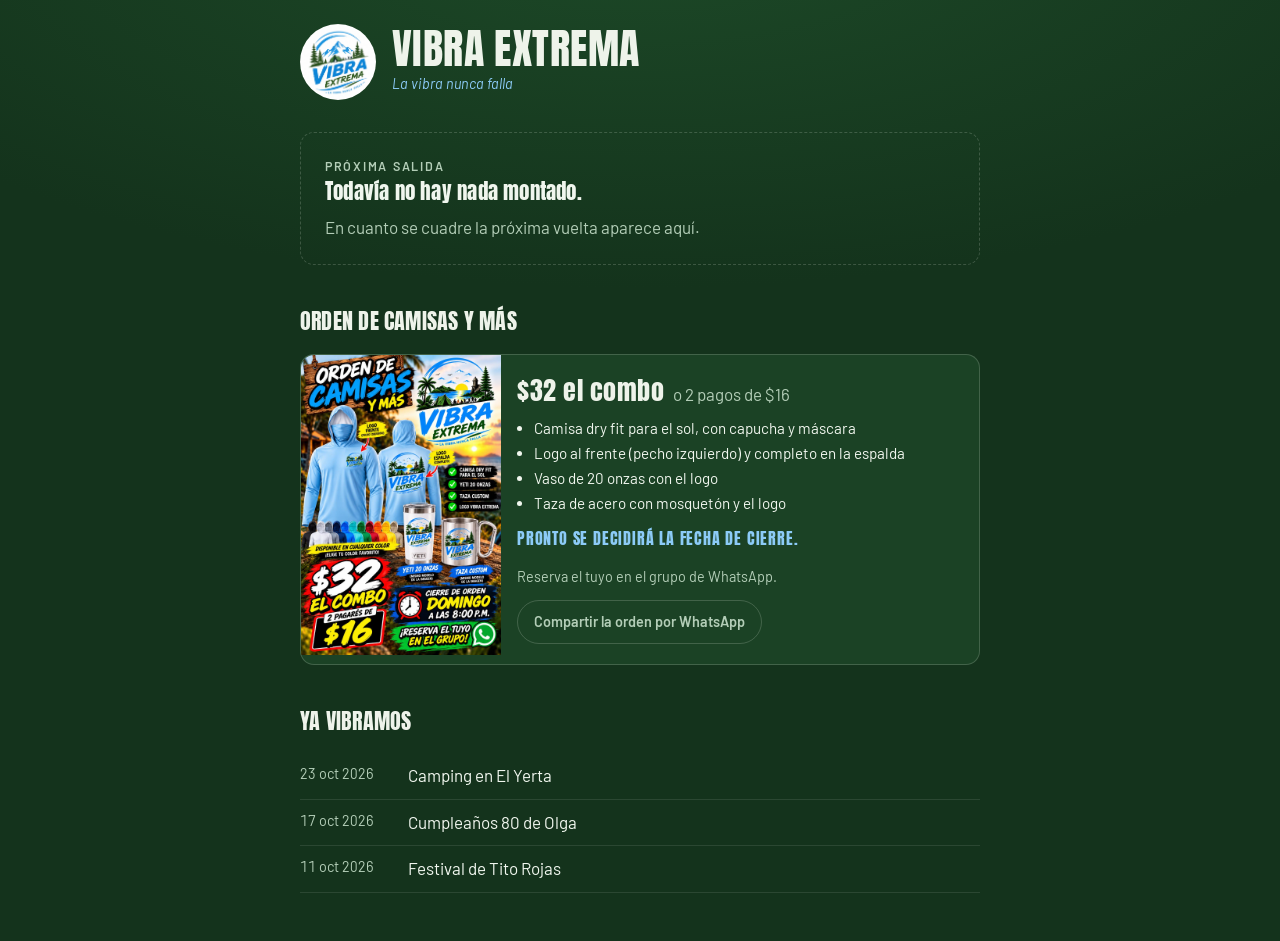
==== index.html @ f4cb8c0b "Orden de camisas: sección con flyer, formulario y lista de quién pidió qué Cada combo es una fila en" ====
<!doctype html>
<html lang="es">
<head>
  <meta charset="utf-8">
  <meta name="viewport" content="width=device-width, initial-scale=1, viewport-fit=cover">
  <title>La vibra no falla — Vibra Extrema</title>
  <meta name="description" content="Cuándo es la próxima salida de Vibra Extrema: fecha, sitio y quién va.">
  <meta name="theme-color" content="#14421f">

  <!-- Vista previa al pegar el enlace en WhatsApp, Telegram o iMessage.
       La imagen TIENE que ir con URL absoluta: con una ruta relativa WhatsApp
       ni la busca y la tarjeta sale sin foto. Si cambias el dominio, cambia
       también estas dos URLs. -->
  <meta property="og:title" content="Cuándo es la próxima salida">
  <meta property="og:description" content="Vibra Extrema — La vibra nunca falla">
  <meta property="og:url" content="https://pasalocarlos.github.io/la-vibra-no-falla/">
  <meta property="og:site_name" content="Vibra Extrema">
  <meta property="og:type" content="website">
  <meta property="og:locale" content="es_PR">
  <meta property="og:image" content="https://pasalocarlos.github.io/la-vibra-no-falla/assets/logo.jpg">
  <meta property="og:image:type" content="image/jpeg">
  <meta property="og:image:width" content="1254">
  <meta property="og:image:height" content="1254">
  <meta property="og:image:alt" content="Logo de Vibra Extrema">
  <meta name="twitter:card" content="summary">

  <link rel="icon" href="assets/logo.jpg">
  <link rel="preconnect" href="https://fonts.googleapis.com">
  <link rel="preconnect" href="https://fonts.gstatic.com" crossorigin>
  <link rel="stylesheet" href="https://fonts.googleapis.com/css2?family=Anton&family=Barlow:ital,wght@0,400;0,500;0,600;0,700;1,400&display=swap">
  <link rel="stylesheet" href="styles.css">
</head>
<body>

<header class="masthead">
  <img class="masthead-logo" id="logo" src="assets/logo.jpg" alt="Vibra Extrema">
  <div class="masthead-words">
    <h1 id="grupo-nombre">Vibra Extrema</h1>
    <p class="lema" id="grupo-lema">La vibra nunca falla</p>
  </div>
</header>

<main>
  <!-- La próxima salida, en grande. El script la llena. -->
  <section class="next" id="next" aria-labelledby="next-eyebrow" hidden>
    <p class="eyebrow" id="next-eyebrow">Próxima salida</p>
    <div id="next-slot"></div>
  </section>

  <!-- Cuando no queda nada por delante -->
  <section class="empty" id="empty" hidden>
    <p class="eyebrow">Próxima salida</p>
    <h2>Todavía no hay nada montado.</h2>
    <p>En cuanto se cuadre la próxima vuelta aparece aquí.</p>
  </section>

  <!-- La orden de camisas. El script la llena desde vibraConfig.orden y la
       esconde si no está activa. -->
  <section class="orden" id="orden" aria-labelledby="orden-title" hidden>
    <h2 class="section-title" id="orden-title">Orden de camisas y más</h2>
    <article class="orden-card">
      <a class="orden-flyer" id="orden-flyer-link" href="assets/orden-camisas.jpg">
        <img id="orden-flyer" src="assets/orden-camisas.jpg" alt="Flyer de la orden de camisas de Vibra Extrema" loading="lazy" width="1024" height="1536">
      </a>
      <div class="orden-body">
        <p class="orden-precio"><strong id="orden-precio"></strong> <span id="orden-pagos"></span></p>
        <ul class="orden-incluye" id="orden-incluye"></ul>
        <p class="orden-cierre" id="orden-cierre"></p>

        <div class="rsvp" id="orden-rsvp" hidden>
          <div class="rsvp-head">
            <span class="count" id="orden-count">Nadie ha pedido todavía</span>
            <button class="btn" type="button" id="orden-pedir">Pedir el mío</button>
          </div>
          <ul class="pedidos" id="orden-lista"></ul>

          <form class="rsvp-form" id="orden-form" hidden>
            <label>
              <span>Tu nombre</span>
              <input type="text" name="nombre" maxlength="40" autocomplete="name" required>
            </label>
            <label>
              <span>Color de la camisa</span>
              <select name="color" required></select>
            </label>
            <label>
              <span>Talla</span>
              <select name="talla" required></select>
            </label>
            <details class="guia">
              <summary>Guía de tallas</summary>
              <table>
                <thead><tr><th>Talla</th><th>Pecho</th><th>Cintura</th><th>Estatura</th></tr></thead>
                <tbody id="orden-guia"></tbody>
              </table>
              <p>Pecho y cintura en pulgadas. Tallas unisex de EE.UU.</p>
            </details>
            <fieldset class="pago">
              <legend>¿Cómo pagas?</legend>
              <label class="opcion"><input type="radio" name="pago" value="completo" checked> <span id="orden-pago-completo">Completo</span></label>
              <label class="opcion"><input type="radio" name="pago" value="dos-pagos"> <span id="orden-pago-dos">En 2 pagos</span></label>
            </fieldset>
            <div class="rsvp-actions">
              <button class="btn" type="submit" id="orden-enviar">Pedir</button>
              <button class="btn btn-quiet" type="button" id="orden-cancelar">Dejarlo</button>
            </div>
            <p class="rsvp-msg" id="orden-msg" role="status"></p>
          </form>
        </div>

        <p class="rsvp-off" id="orden-off" hidden>Reserva el tuyo en el grupo de WhatsApp.</p>
        <p class="links"><a class="share" id="orden-share" rel="noopener" hidden>Compartir la orden por WhatsApp</a></p>
      </div>
    </article>
  </section>

  <section class="upcoming" id="upcoming" aria-labelledby="upcoming-title" hidden>
    <h2 class="section-title" id="upcoming-title">Lo que viene</h2>
    <div class="cards" id="upcoming-slot"></div>
  </section>

  <section class="past" id="past" aria-labelledby="past-title" hidden>
    <h2 class="section-title" id="past-title">Ya vibramos</h2>
    <ol class="past-list" id="past-slot"></ol>
  </section>
</main>


<!-- Molde de una salida. El script lo clona; nada aquí se muestra tal cual. -->
<template id="tpl-salida">
  <article class="card">
    <div class="card-when">
      <span class="dow" data-f="dow"></span>
      <span class="day" data-f="day"></span>
      <span class="month" data-f="month"></span>
    </div>
    <div class="card-body">
      <h3 data-f="titulo"></h3>
      <p class="meta">
        <span data-f="hora"></span>
        <span class="dot" aria-hidden="true">·</span>
        <span data-f="lugar"></span>
      </p>
      <p class="countdown" data-f="countdown" hidden></p>
      <p class="desc" data-f="descripcion"></p>
      <p class="punto" data-f="punto" hidden></p>
      <ul class="tags" data-f="tags"></ul>
      <ul class="llevar" data-f="llevar" hidden></ul>
      <p class="links">
        <!-- Nace escondido: el enlace lo pone script.js. Si el navegador tiene
             el JS viejo en caché, mejor que no haya botón a que haya uno muerto.
             Sin target="_blank": dentro del navegador de WhatsApp una pestaña
             nueva no abre, y navegar en la misma deja que el teléfono mande el
             enlace a la app. -->
        <a class="share" data-f="share" rel="noopener" hidden>Compartir por WhatsApp</a>
      </p>

      <div class="rsvp" data-f="rsvp" hidden>
        <div class="rsvp-head">
          <span class="count" data-f="count">Nadie confirmado todavía</span>
          <button class="btn" type="button" data-f="voy">Voy</button>
          <button class="btn btn-quiet" type="button" data-f="novoy" hidden>Ya no voy</button>
        </div>
        <ul class="who" data-f="who"></ul>
        <form class="rsvp-form" data-f="form" hidden>
          <label>
            <span>Tu nombre</span>
            <input type="text" name="nombre" maxlength="40" autocomplete="name" required>
          </label>
          <label data-f="plus-label">
            <span>¿Llevas a alguien?</span>
            <input type="number" name="acompanantes" min="0" step="1" value="0" inputmode="numeric">
          </label>
          <div class="rsvp-actions">
            <button class="btn" type="submit" data-f="submit">Confirmar</button>
            <button class="btn btn-quiet" type="button" data-f="cancel">Dejarlo</button>
          </div>
          <p class="rsvp-msg" data-f="msg" role="status"></p>
        </form>
      </div>

      <p class="rsvp-off" data-f="rsvpoff" hidden>Confirmaciones por WhatsApp.</p>
    </div>
  </article>
</template>

<!-- events.config.js lo carga script.js con un sello de tiempo: ver el
     comentario allí. No lo pongas aquí como <script src> otra vez. -->
<script src="script.js"></script>
</body>
</html>
---- styles.css ----
/* Vibra Extrema — la vibra no falla
   Layout: una columna, primero teléfono. El bloque de fecha es la llave de
   escaneo de cada tarjeta, así que ahí va el color sólido y la tipografía
   pesada; el resto se queda callado alrededor.

   La página es verde bosque a propósito y NO sigue el modo claro/oscuro del
   teléfono: el enlace se comparte en el grupo y todos tienen que ver lo mismo.
   Por eso no hay prefers-color-scheme y color-scheme queda fijo en dark.

   Jerarquía sobre verde: el bloque de fecha de la PRÓXIMA salida es azul; el
   de las demás es hueso. Sobre un fondo verde, un bloque verde no se lee. */

:root {
  color-scheme: dark;

  --azul: #2f97e6;
  --azul-claro: #8ccbf7;
  --verde: #2f5d34;
  --verde-hondo: #14331c;
  --verde-claro: #7fc28a;
  --barro: #e0914f;          /* sólo para "fuerte" y avisos */

  --fondo: #14331c;
  --fondo-alto: #1d4a28;     /* la luz que entra por arriba */
  --panel: #1b4225;
  --hueso: #eef3ea;
  --tinta: #f0f6ee;
  --tinta-2: #b3cdb7;
  --linea: rgba(240, 246, 238, 0.18);
  --linea-suave: rgba(240, 246, 238, 0.10);

  --display: "Anton", "Arial Narrow", Impact, sans-serif;
  --texto: "Barlow", system-ui, -apple-system, "Segoe UI", sans-serif;

  --radio: 14px;
  --paso: 8px;
  --ancho: 680px;
}

* { box-sizing: border-box; }
/* hidden tiene que ganarle a cualquier display: sin esto, .rsvp-form (grid)
   se enseñaba abierto antes de tocar el botón. */
[hidden] { display: none !important; }

body {
  margin: 0;
  padding-block: calc(var(--paso) * 3) calc(var(--paso) * 6);
  padding-inline: 16px;
  background: var(--fondo);
  background-image: radial-gradient(120% 70% at 50% -10%, var(--fondo-alto) 0%, var(--fondo) 60%);
  background-attachment: fixed;
  color: var(--tinta);
  font-family: var(--texto);
  font-size: 17px;
  line-height: 1.5;
  -webkit-text-size-adjust: 100%;
}

main, .masthead {
  max-width: var(--ancho);
  margin-inline: auto;
}

h1, h2, h3 {
  font-family: var(--display);
  font-weight: 400;
  letter-spacing: 0.01em;
  text-wrap: balance;
  margin: 0;
}

a { color: var(--azul-claro); }
a:focus-visible, button:focus-visible, input:focus-visible {
  outline: 3px solid var(--azul);
  outline-offset: 2px;
  border-radius: 4px;
}

/* --- cabecera ----------------------------------------------------------- */

.masthead {
  display: flex;
  align-items: center;
  gap: calc(var(--paso) * 2);
  margin-bottom: calc(var(--paso) * 4);
}
.masthead-logo {
  width: 76px;
  height: 76px;
  flex: none;
  object-fit: cover;
  border-radius: 50%;
  background: #fff;
}
.masthead h1 {
  font-size: clamp(1.9rem, 8vw, 2.6rem);
  line-height: 0.95;
  text-transform: uppercase;
  color: var(--hueso);
}
.lema {
  margin: 4px 0 0;
  font-size: 0.9rem;
  font-style: italic;
  color: var(--azul-claro);
}

/* --- secciones ---------------------------------------------------------- */

.eyebrow {
  margin: 0 0 var(--paso);
  font-size: 0.78rem;
  font-weight: 600;
  letter-spacing: 0.14em;
  text-transform: uppercase;
  color: var(--tinta-2);
}
.section-title {
  font-size: 1.35rem;
  text-transform: uppercase;
  color: var(--hueso);
  margin-bottom: calc(var(--paso) * 2);
}

.next { margin-bottom: calc(var(--paso) * 5); }
.upcoming { margin-bottom: calc(var(--paso) * 5); }
.cards { display: grid; gap: calc(var(--paso) * 2); }

.empty {
  padding: calc(var(--paso) * 3);
  border: 1px dashed var(--linea);
  border-radius: var(--radio);
  margin-bottom: calc(var(--paso) * 5);
}
.empty h2 { font-size: 1.3rem; margin-bottom: var(--paso); }
.empty p { margin: 0; color: var(--tinta-2); }

/* --- tarjeta ------------------------------------------------------------ */

.card {
  display: flex;
  gap: calc(var(--paso) * 2);
  background: var(--panel);
  border: 1px solid var(--linea);
  border-radius: var(--radio);
  overflow: hidden;
}

.card-when {
  flex: none;
  width: 84px;
  padding: calc(var(--paso) * 2) var(--paso);
  display: flex;
  flex-direction: column;
  align-items: center;
  justify-content: center;
  gap: 2px;
  background: var(--hueso);
  color: var(--verde-hondo);
  text-align: center;
}
.card-when .dow,
.card-when .month {
  font-size: 0.72rem;
  font-weight: 600;
  letter-spacing: 0.12em;
  text-transform: uppercase;
  opacity: 0.88;
}
.card-when .day {
  font-family: var(--display);
  font-size: 2.3rem;
  line-height: 1;
  font-variant-numeric: tabular-nums;
  white-space: nowrap;
}
/* "23–25" no cabe al tamaño de un solo día */
.card-when .day.rango { font-size: 1.45rem; letter-spacing: -0.01em; }
.next .card-when .day.rango { font-size: 1.7rem; }

.card-body {
  min-width: 0;
  padding: calc(var(--paso) * 2) calc(var(--paso) * 2) calc(var(--paso) * 2.5) 0;
  flex: 1;
}
.card-body h3 {
  font-size: 1.3rem;
  text-transform: uppercase;
  line-height: 1.05;
  color: var(--hueso);
}
.meta {
  margin: 6px 0 0;
  font-size: 0.95rem;
  color: var(--tinta-2);
}
.meta .dot { margin: 0 6px; }
.desc { margin: calc(var(--paso) * 1.5) 0 0; }
.punto {
  margin: var(--paso) 0 0;
  font-size: 0.95rem;
  color: var(--tinta-2);
}
.links {
  display: flex;
  flex-wrap: wrap;
  align-items: center;
  gap: calc(var(--paso) * 2);
  margin: calc(var(--paso) * 1.5) 0 0;
}
/* 44px de alto mínimo: es lo que piden Android y iOS para algo que se toca
   con el dedo. Con 34 el botón existía pero costaba acertarle. */
.links a {
  display: inline-flex;
  align-items: center;
  min-height: 44px;
}
.share {
  font-weight: 600;
  font-size: 0.9rem;
  text-decoration: none;
  padding: 8px 16px;
  border-radius: 999px;
  border: 1px solid var(--linea);
  color: var(--tinta-2);
}
.share:hover { background: rgba(240, 246, 238, 0.08); color: var(--tinta); }

/* la tarjeta a la que apunta un enlace compartido */
.card.senalada { outline: 2px solid var(--azul); outline-offset: 3px; }

/* chips */
.tags {
  display: flex;
  flex-wrap: wrap;
  gap: var(--paso);
  list-style: none;
  margin: calc(var(--paso) * 1.5) 0 0;
  padding: 0;
}
.tags li {
  font-size: 0.78rem;
  font-weight: 600;
  letter-spacing: 0.04em;
  text-transform: uppercase;
  padding: 3px 10px;
  border-radius: 999px;
  border: 1px solid var(--linea);
  color: var(--tinta-2);
}
.tags .t-suave  { color: var(--verde-claro); border-color: color-mix(in srgb, var(--verde-claro) 45%, transparent); }
.tags .t-media  { color: var(--azul-claro); border-color: color-mix(in srgb, var(--azul) 55%, transparent); }
.tags .t-fuerte { color: var(--barro); border-color: color-mix(in srgb, var(--barro) 50%, transparent); }

.llevar {
  margin: calc(var(--paso) * 1.5) 0 0;
  padding-left: 1.1em;
  font-size: 0.95rem;
  color: var(--tinta-2);
}
.llevar li { margin-bottom: 2px; }

/* --- la próxima, en grande ---------------------------------------------
   Misma tarjeta blanca; lo que la separa es el borde verde, el bloque de
   fecha en azul y la cuenta regresiva. Nada de fondos oscuros.           */

.next .card {
  border: 2px solid var(--azul);
  box-shadow: 0 12px 30px rgba(0, 0, 0, 0.28);
}
.next .card-when { background: var(--azul); color: #06253d; width: 96px; }
.next .card-when .day { font-size: 2.9rem; }
.next .card-body h3 { font-size: clamp(1.5rem, 6vw, 2rem); }
.next .countdown {
  margin: var(--paso) 0 0;
  font-family: var(--display);
  font-size: 1.05rem;
  letter-spacing: 0.06em;
  text-transform: uppercase;
  color: var(--azul-claro);
}

/* --- confirmaciones ----------------------------------------------------- */

.rsvp {
  margin-top: calc(var(--paso) * 2.5);
  padding-top: calc(var(--paso) * 2);
  border-top: 1px solid var(--linea-suave);
}
.rsvp-head {
  display: flex;
  align-items: center;
  flex-wrap: wrap;
  gap: var(--paso);
}
.count {
  font-size: 0.95rem;
  color: var(--tinta-2);
  margin-right: auto;
  font-variant-numeric: tabular-nums;
}
.btn {
  font-family: var(--texto);
  font-size: 0.95rem;
  font-weight: 600;
  min-height: 44px;
  padding: 8px 18px;
  border-radius: 999px;
  border: 1px solid transparent;
  background: var(--azul);
  color: #06253d;
  cursor: pointer;
}
.btn:hover { background: var(--azul-claro); }
.btn:disabled { opacity: 0.55; cursor: default; }
.btn-quiet {
  background: transparent;
  color: var(--tinta-2);
  border-color: var(--linea);
}
.btn-quiet:hover { background: rgba(240, 246, 238, 0.08); }
.who {
  display: flex;
  flex-wrap: wrap;
  gap: 6px;
  list-style: none;
  margin: calc(var(--paso) * 1.5) 0 0;
  padding: 0;
}
.who li {
  font-size: 0.85rem;
  padding: 3px 10px;
  border-radius: 999px;
  background: rgba(240, 246, 238, 0.12);
  color: var(--tinta);
}
.who li.mas::after {
  content: attr(data-mas);
  margin-left: 5px;
  opacity: 0.7;
}
.rsvp-form {
  display: grid;
  gap: var(--paso);
  margin-top: calc(var(--paso) * 2);
}
.rsvp-form label { display: grid; gap: 4px; }
.rsvp-form span { font-size: 0.85rem; color: var(--tinta-2); }
.rsvp-form input {
  font: inherit;
  padding: 9px 12px;
  border-radius: 10px;
  border: 1px solid var(--linea);
  background: rgba(240, 246, 238, 0.08);
  color: inherit;
  max-width: 320px;
}
.rsvp-actions { display: flex; gap: var(--paso); flex-wrap: wrap; }
.rsvp-msg { margin: 0; font-size: 0.9rem; color: var(--tinta-2); min-height: 1.2em; }
.rsvp-msg.error { color: var(--barro); }
.rsvp-off { margin: calc(var(--paso) * 2) 0 0; font-size: 0.9rem; color: var(--tinta-2); }

/* --- orden de camisas ----------------------------------------------------
   Misma tarjeta que una salida; en vez del bloque de fecha va el flyer, que
   ya trae todo el color. Con flyer al lado en pantalla ancha, encima en el
   teléfono.                                                               */

.orden { margin-bottom: calc(var(--paso) * 5); }
.orden-card {
  display: grid;
  grid-template-columns: 200px 1fr;
  gap: calc(var(--paso) * 2);
  background: var(--panel);
  border: 1px solid var(--linea);
  border-radius: var(--radio);
  overflow: hidden;
}
.orden-card.senalada { outline: 2px solid var(--azul); outline-offset: 3px; }
.orden-flyer { display: block; align-self: start; }
.orden-flyer img {
  display: block;
  width: 100%;
  height: auto;
  object-fit: cover;
  object-position: top;
}
.orden-body {
  min-width: 0;
  padding: calc(var(--paso) * 2) calc(var(--paso) * 2) calc(var(--paso) * 2.5) 0;
}
.orden-precio { margin: 0; color: var(--tinta-2); }
.orden-precio strong {
  font-family: var(--display);
  font-weight: 400;
  font-size: 1.6rem;
  letter-spacing: 0.02em;
  color: var(--hueso);
  margin-right: 6px;
}
.orden-incluye {
  margin: var(--paso) 0 0;
  padding-left: 1.1em;
  font-size: 0.95rem;
}
.orden-incluye li { margin-bottom: 2px; }
.orden-cierre {
  margin: calc(var(--paso) * 1.5) 0 0;
  font-family: var(--display);
  font-size: 1rem;
  letter-spacing: 0.05em;
  text-transform: uppercase;
  color: var(--azul-claro);
}

/* quién pidió qué: una línea por combo */
.pedidos {
  list-style: none;
  margin: calc(var(--paso) * 1.5) 0 0;
  padding: 0;
  font-size: 0.92rem;
}
.pedidos li {
  display: flex;
  align-items: center;
  flex-wrap: wrap;
  column-gap: 10px;
  min-height: 36px;
  padding: 4px 0;
  border-bottom: 1px solid var(--linea-suave);
}
.pedidos .quien { color: var(--tinta); font-weight: 600; }
.pedidos .que { color: var(--tinta-2); margin-right: auto; }
.quitar {
  font: inherit;
  font-size: 0.85rem;
  min-height: 44px;
  padding: 0 4px;
  border: 0;
  background: none;
  color: var(--barro);
  text-decoration: underline;
  cursor: pointer;
}
.quitar:disabled { opacity: 0.55; }
#orden-aviso { margin-top: var(--paso); }

.rsvp-form select {
  font: inherit;
  padding: 9px 12px;
  border-radius: 10px;
  border: 1px solid var(--linea);
  background: var(--verde-hondo);
  color: inherit;
  max-width: 320px;
  min-height: 44px;
}
.guia summary {
  cursor: pointer;
  min-height: 44px;
  display: flex;
  align-items: center;
  color: var(--azul-claro);
  font-size: 0.9rem;
}
.guia table {
  border-collapse: collapse;
  font-size: 0.85rem;
  font-variant-numeric: tabular-nums;
}
.guia th, .guia td {
  text-align: left;
  padding: 4px 14px 4px 0;
  border-bottom: 1px solid var(--linea-suave);
}
.guia th { color: var(--tinta-2); font-weight: 600; }
.guia p { margin: 6px 0 0; font-size: 0.8rem; color: var(--tinta-2); }
.pago {
  border: 0;
  margin: 0;
  padding: 0;
  display: grid;
  gap: 2px;
}
.pago legend { font-size: 0.85rem; color: var(--tinta-2); padding: 0; margin-bottom: 4px; }
.rsvp-form .opcion {
  display: flex;
  align-items: center;
  gap: 10px;
  min-height: 44px;
}
.rsvp-form .opcion span { font-size: 1rem; color: var(--tinta); }
.rsvp-form .opcion input { width: 20px; height: 20px; accent-color: var(--azul); }

/* --- ya vibramos -------------------------------------------------------- */

.past-list { list-style: none; margin: 0; padding: 0; }
.past-list li {
  display: flex;
  gap: calc(var(--paso) * 2);
  padding: 10px 0;
  border-bottom: 1px solid var(--linea-suave);
  color: var(--tinta-2);
}
.past-list .fecha {
  flex: none;
  width: 92px;
  font-variant-numeric: tabular-nums;
  font-size: 0.9rem;
}
.past-list .que { color: var(--tinta); }

/* --- teléfono ----------------------------------------------------------- */

@media (max-width: 460px) {
  .card { flex-direction: column; }
  .card-when {
    width: 100%;
    flex-direction: row;
    justify-content: flex-start;
    gap: 8px;
    padding: 8px 14px;
  }
  .card-when .day { font-size: 1.5rem; }
  .next .card-when { width: 100%; }
  .next .card-when .day { font-size: 1.7rem; }
  .card-body { padding: calc(var(--paso) * 2); }
  .orden-card { grid-template-columns: 1fr; gap: 0; }
  /* el flyer entero mide 1.5 veces el ancho del teléfono: se enseña la parte
     de arriba y tocarlo abre la imagen completa */
  .orden-flyer img { height: auto; max-height: 340px; }
  .orden-body { padding: calc(var(--paso) * 2); }
  .masthead-logo { width: 60px; height: 60px; }
}

@media (prefers-reduced-motion: reduce) {
  * { animation: none !important; transition: none !important; }
}
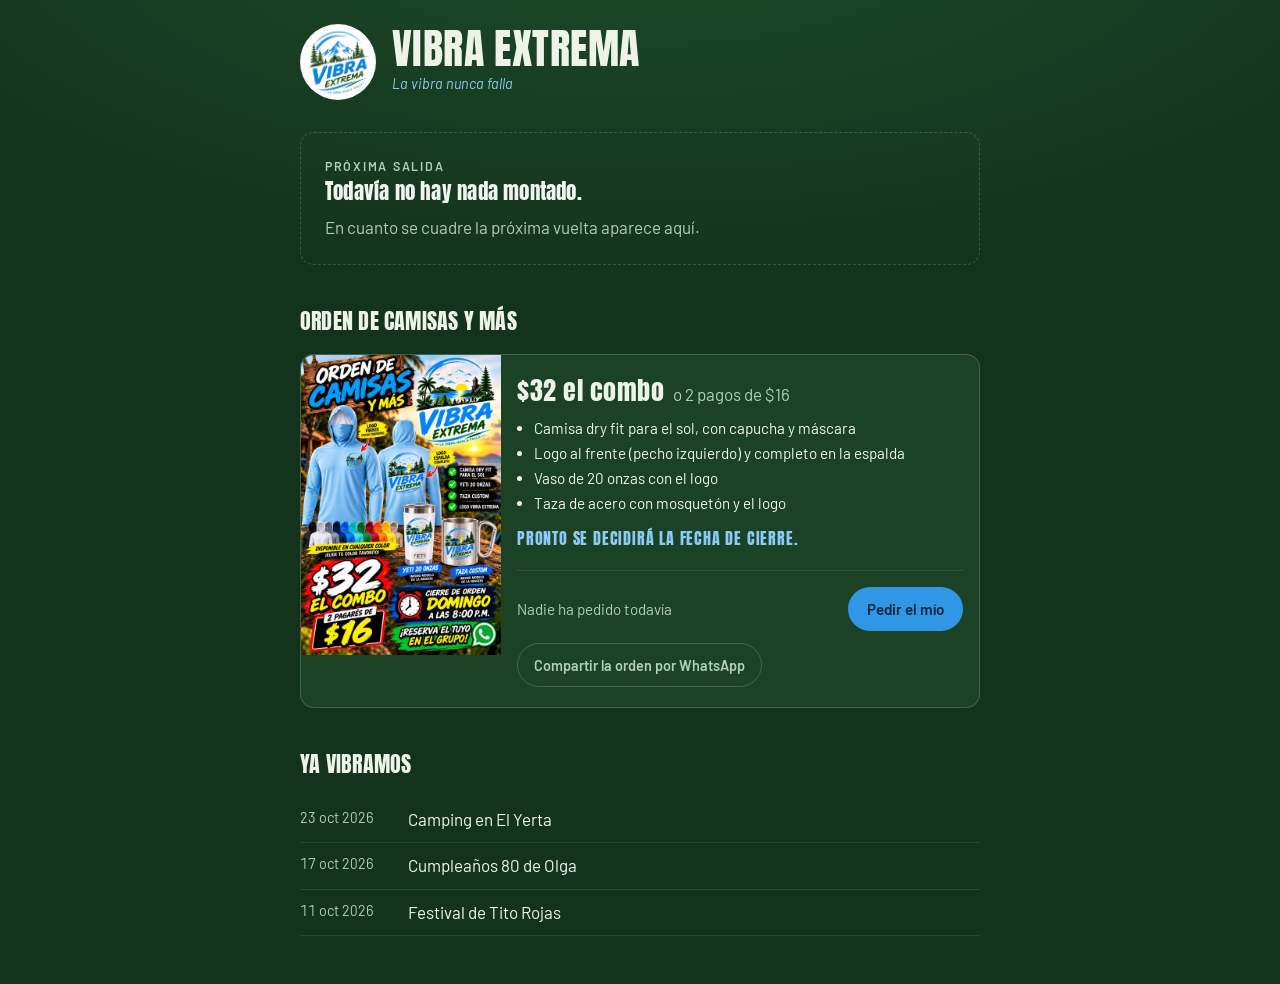
==== commit 3eb37960: "Orden: los colores se escogen tocando la foto de la camisa, como en la tienda Una foto por color en " ====
--- a/index.html
+++ b/index.html
@@ -79,10 +79,11 @@
               <span>Tu nombre</span>
               <input type="text" name="nombre" maxlength="40" autocomplete="name" required>
             </label>
-            <label>
-              <span>Color de la camisa</span>
-              <select name="color" required></select>
-            </label>
+            <!-- Una foto por color, como en la tienda: se toca la camisa que se quiere. -->
+            <fieldset class="colores">
+              <legend>Color de la camisa: <strong id="orden-color-elegido">toca uno</strong></legend>
+              <div class="colores-grid" id="orden-colores"></div>
+            </fieldset>
             <label>
               <span>Talla</span>
               <select name="talla" required></select>
--- a/styles.css
+++ b/styles.css
@@ -454,6 +454,50 @@
   max-width: 320px;
   min-height: 44px;
 }
+/* colores: una foto por color, se toca la camisa que se quiere */
+.colores { border: 0; margin: 0; padding: 0; min-width: 0; }
+.colores legend { font-size: 0.85rem; color: var(--tinta-2); padding: 0; margin-bottom: 6px; }
+.colores legend strong { color: var(--tinta); font-weight: 600; }
+.colores-grid {
+  display: grid;
+  /* 60px: caben 4 por fila en un teléfono de 360 (la cuadrícula mide ~277) */
+  grid-template-columns: repeat(auto-fill, minmax(60px, 1fr));
+  gap: 6px;
+}
+.color {
+  position: relative;
+  display: grid;
+  gap: 4px;
+  padding: 4px;
+  border-radius: 10px;
+  border: 2px solid transparent;
+  cursor: pointer;
+  text-align: center;
+}
+.color input {
+  position: absolute;
+  opacity: 0;
+  width: 1px;
+  height: 1px;
+  pointer-events: none;
+}
+.color img {
+  display: block;
+  width: 100%;
+  height: auto;
+  aspect-ratio: 2 / 3;
+  object-fit: cover;
+  border-radius: 6px;
+  background: #fff;
+}
+.color { min-width: 0; }
+/* "fluorescente" no cabe en 60px: que parta la palabra antes que ensanchar el cuadro */
+.color span { font-size: 0.72rem; line-height: 1.2; color: var(--tinta-2); overflow-wrap: anywhere; hyphens: auto; }
+.color:hover { background: rgba(240, 246, 238, 0.06); }
+.color:has(input:checked) { border-color: var(--azul); background: rgba(47, 151, 230, 0.14); }
+.color:has(input:checked) span { color: var(--tinta); font-weight: 600; }
+.color:has(input:focus-visible) { outline: 3px solid var(--azul); outline-offset: 2px; }
+
 .guia summary {
   cursor: pointer;
   min-height: 44px;
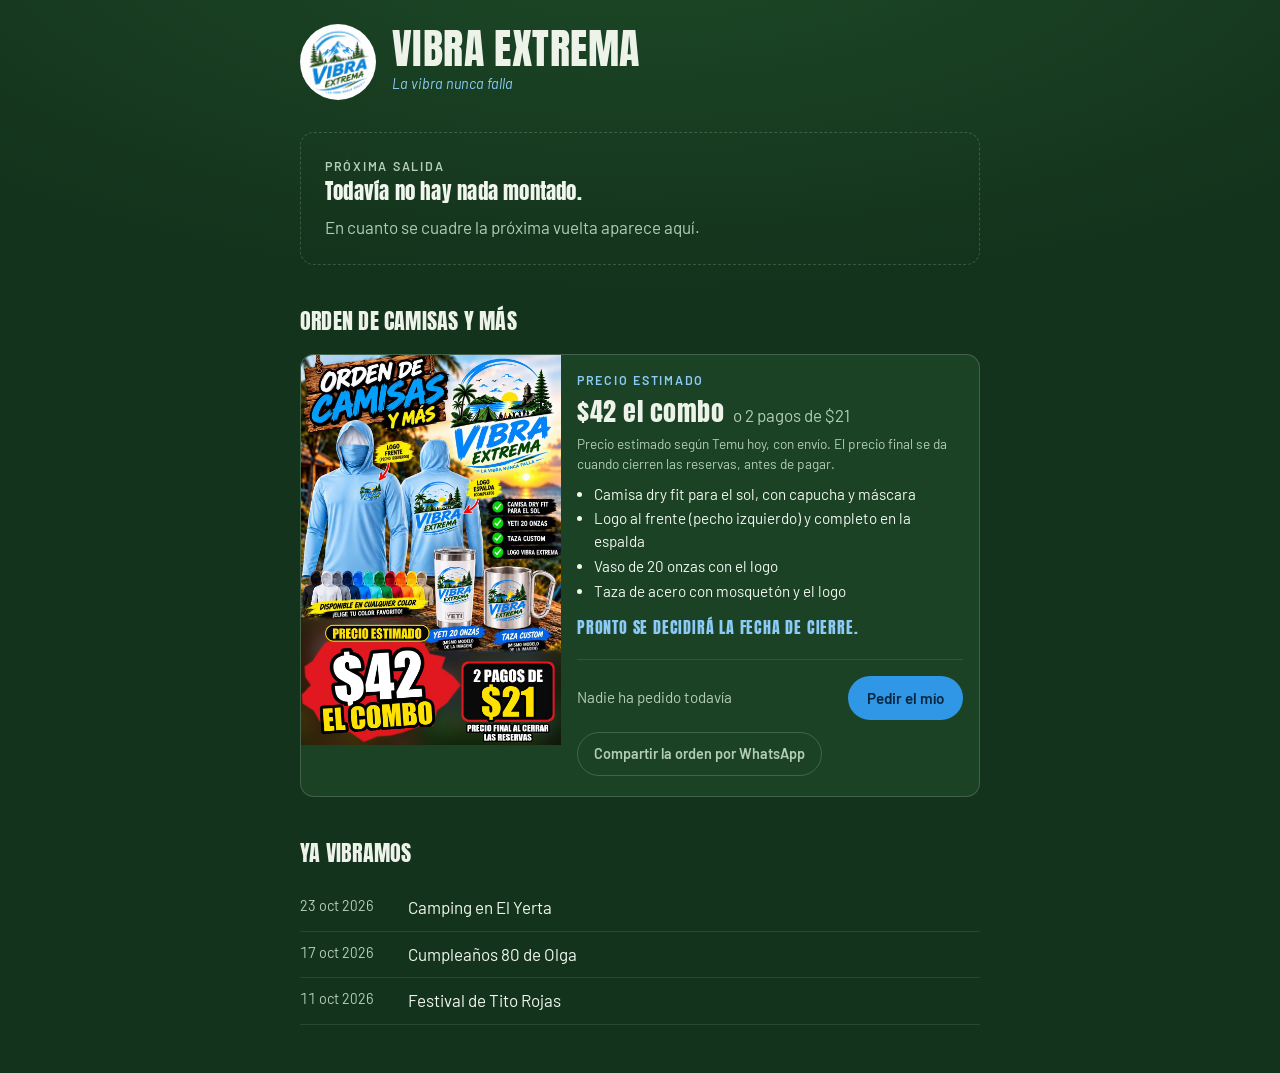
==== commit 439ce028: "Orden: precio estimado $42 (2 pagos de $21), flyer sin cierre ni 'reserva en el grupo' El flyer se r" ====
--- a/index.html
+++ b/index.html
@@ -59,11 +59,13 @@
   <section class="orden" id="orden" aria-labelledby="orden-title" hidden>
     <h2 class="section-title" id="orden-title">Orden de camisas y más</h2>
     <article class="orden-card">
-      <a class="orden-flyer" id="orden-flyer-link" href="assets/orden-camisas.jpg">
-        <img id="orden-flyer" src="assets/orden-camisas.jpg" alt="Flyer de la orden de camisas de Vibra Extrema" loading="lazy" width="1024" height="1536">
+      <a class="orden-flyer" id="orden-flyer-link" href="assets/orden-camisas-estimado.jpg">
+        <img id="orden-flyer" src="assets/orden-camisas-estimado.jpg" alt="Flyer de la orden de camisas de Vibra Extrema" loading="lazy" width="1024" height="1536">
       </a>
       <div class="orden-body">
+        <p class="eyebrow orden-estimado">Precio estimado</p>
         <p class="orden-precio"><strong id="orden-precio"></strong> <span id="orden-pagos"></span></p>
+        <p class="orden-nota" id="orden-nota" hidden></p>
         <ul class="orden-incluye" id="orden-incluye"></ul>
         <p class="orden-cierre" id="orden-cierre"></p>
 
@@ -103,7 +105,6 @@
             </fieldset>
             <div class="rsvp-actions">
               <button class="btn" type="submit" id="orden-enviar">Pedir</button>
-              <button class="btn btn-quiet" type="button" id="orden-cancelar">Dejarlo</button>
             </div>
             <p class="rsvp-msg" id="orden-msg" role="status"></p>
           </form>
--- a/styles.css
+++ b/styles.css
@@ -368,7 +368,7 @@
 .orden { margin-bottom: calc(var(--paso) * 5); }
 .orden-card {
   display: grid;
-  grid-template-columns: 200px 1fr;
+  grid-template-columns: 260px 1fr;   /* el flyer completo, legible */
   gap: calc(var(--paso) * 2);
   background: var(--panel);
   border: 1px solid var(--linea);
@@ -388,7 +388,9 @@
   min-width: 0;
   padding: calc(var(--paso) * 2) calc(var(--paso) * 2) calc(var(--paso) * 2.5) 0;
 }
+.orden-estimado { margin-bottom: 2px; color: var(--azul-claro); }
 .orden-precio { margin: 0; color: var(--tinta-2); }
+.orden-nota { margin: 4px 0 0; font-size: 0.85rem; color: var(--tinta-2); }
 .orden-precio strong {
   font-family: var(--display);
   font-weight: 400;
@@ -569,9 +571,8 @@
   .next .card-when .day { font-size: 1.7rem; }
   .card-body { padding: calc(var(--paso) * 2); }
   .orden-card { grid-template-columns: 1fr; gap: 0; }
-  /* el flyer entero mide 1.5 veces el ancho del teléfono: se enseña la parte
-     de arriba y tocarlo abre la imagen completa */
-  .orden-flyer img { height: auto; max-height: 340px; }
+  /* el flyer va completo: es la promo, no una miniatura */
+  .orden-flyer img { height: auto; }
   .orden-body { padding: calc(var(--paso) * 2); }
   .masthead-logo { width: 60px; height: 60px; }
 }
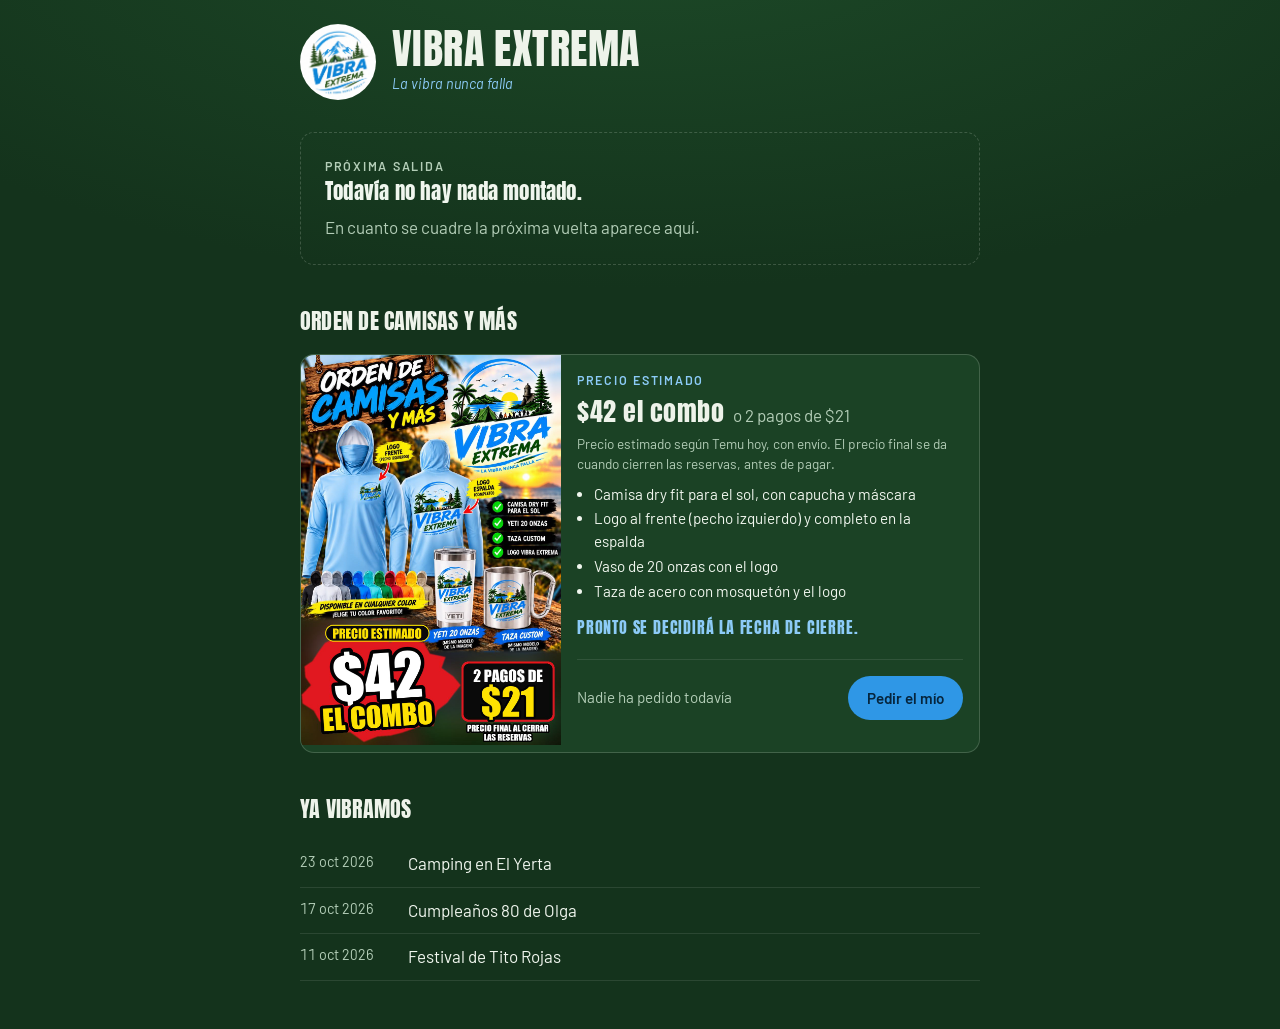
==== commit 8674cfdc: "Orden: fuera el botón de compartir la orden por WhatsApp Co-Authored-By: Claude Opus 5.5 <noreply@an" ====
--- a/index.html
+++ b/index.html
@@ -110,9 +110,7 @@
           </form>
         </div>
 
-        <p class="rsvp-off" id="orden-off" hidden>Reserva el tuyo en el grupo de WhatsApp.</p>
-        <p class="links"><a class="share" id="orden-share" rel="noopener" hidden>Compartir la orden por WhatsApp</a></p>
-      </div>
+        <p class="rsvp-off" id="orden-off" hidden>Reserva el tuyo en el grupo de WhatsApp.</p>      </div>
     </article>
   </section>
 
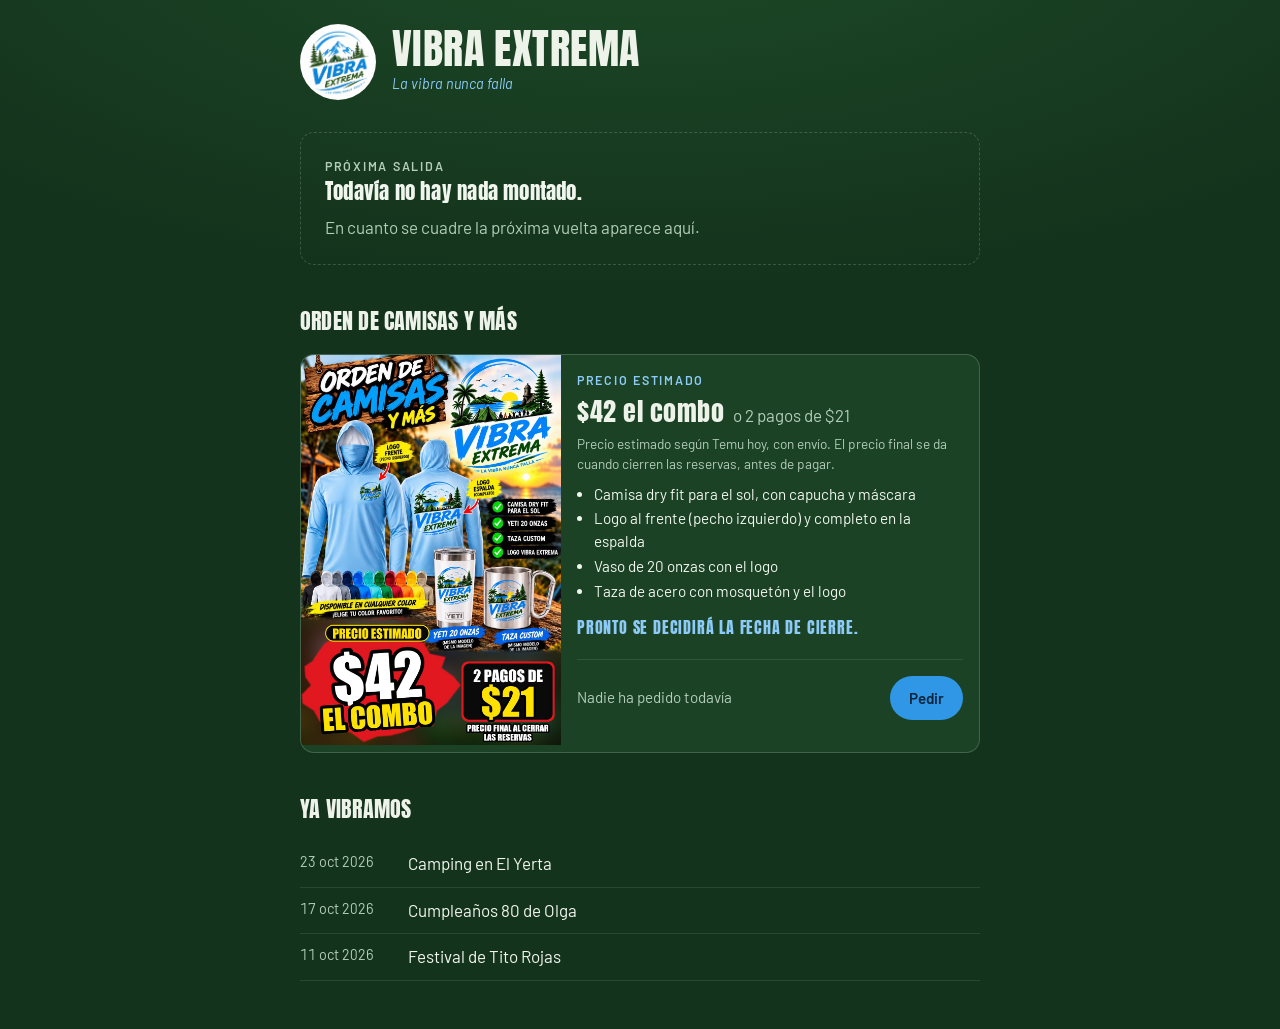
==== commit 3ca2f46e: "Orden: el botón dice 'Pedir' Co-Authored-By: Claude Opus 5.5 <noreply@anthropic.com>" ====
--- a/index.html
+++ b/index.html
@@ -72,7 +72,7 @@
         <div class="rsvp" id="orden-rsvp" hidden>
           <div class="rsvp-head">
             <span class="count" id="orden-count">Nadie ha pedido todavía</span>
-            <button class="btn" type="button" id="orden-pedir">Pedir el mío</button>
+            <button class="btn" type="button" id="orden-pedir">Pedir</button>
           </div>
           <ul class="pedidos" id="orden-lista"></ul>
 
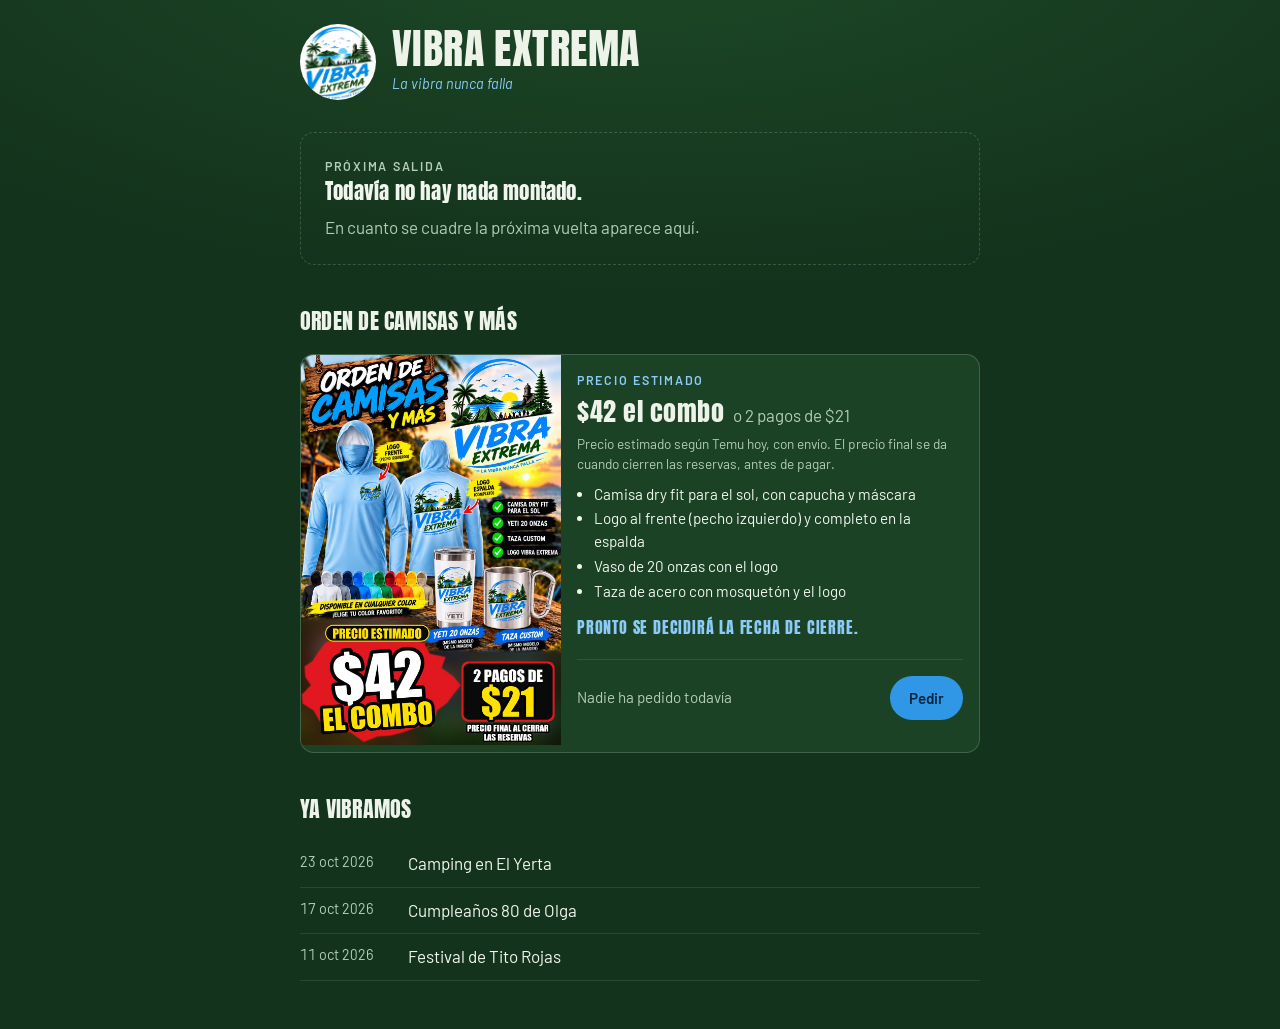
==== commit 4d0a69c6: "Logo nuevo del grupo (assets/logo-vibra.jpg) Nombre nuevo para que WhatsApp y los navegadores no sig" ====
--- a/index.html
+++ b/index.html
@@ -17,14 +17,14 @@
   <meta property="og:site_name" content="Vibra Extrema">
   <meta property="og:type" content="website">
   <meta property="og:locale" content="es_PR">
-  <meta property="og:image" content="https://pasalocarlos.github.io/la-vibra-no-falla/assets/logo.jpg">
+  <meta property="og:image" content="https://pasalocarlos.github.io/la-vibra-no-falla/assets/logo-vibra.jpg">
   <meta property="og:image:type" content="image/jpeg">
   <meta property="og:image:width" content="1254">
   <meta property="og:image:height" content="1254">
   <meta property="og:image:alt" content="Logo de Vibra Extrema">
   <meta name="twitter:card" content="summary">
 
-  <link rel="icon" href="assets/logo.jpg">
+  <link rel="icon" href="assets/logo-vibra.jpg">
   <link rel="preconnect" href="https://fonts.googleapis.com">
   <link rel="preconnect" href="https://fonts.gstatic.com" crossorigin>
   <link rel="stylesheet" href="https://fonts.googleapis.com/css2?family=Anton&family=Barlow:ital,wght@0,400;0,500;0,600;0,700;1,400&display=swap">
@@ -33,7 +33,7 @@
 <body>
 
 <header class="masthead">
-  <img class="masthead-logo" id="logo" src="assets/logo.jpg" alt="Vibra Extrema">
+  <img class="masthead-logo" id="logo" src="assets/logo-vibra.jpg" alt="Vibra Extrema">
   <div class="masthead-words">
     <h1 id="grupo-nombre">Vibra Extrema</h1>
     <p class="lema" id="grupo-lema">La vibra nunca falla</p>
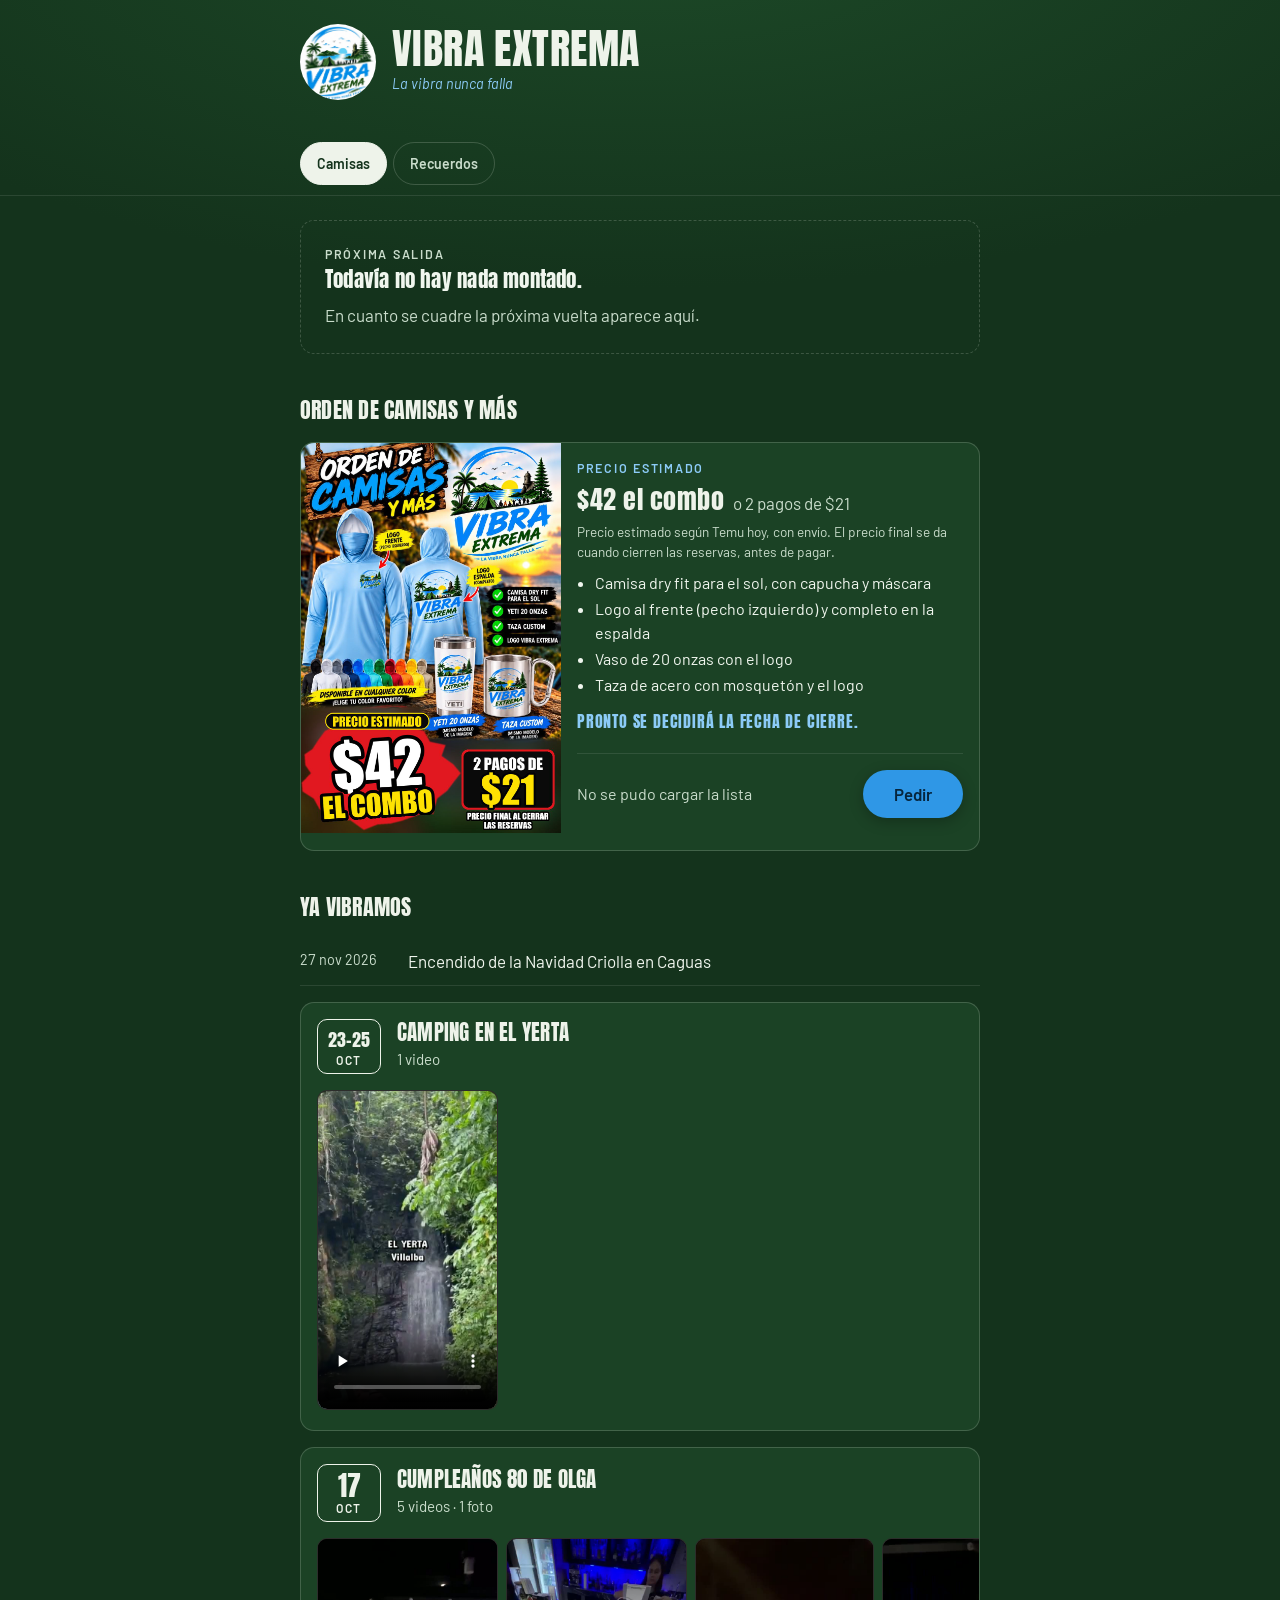
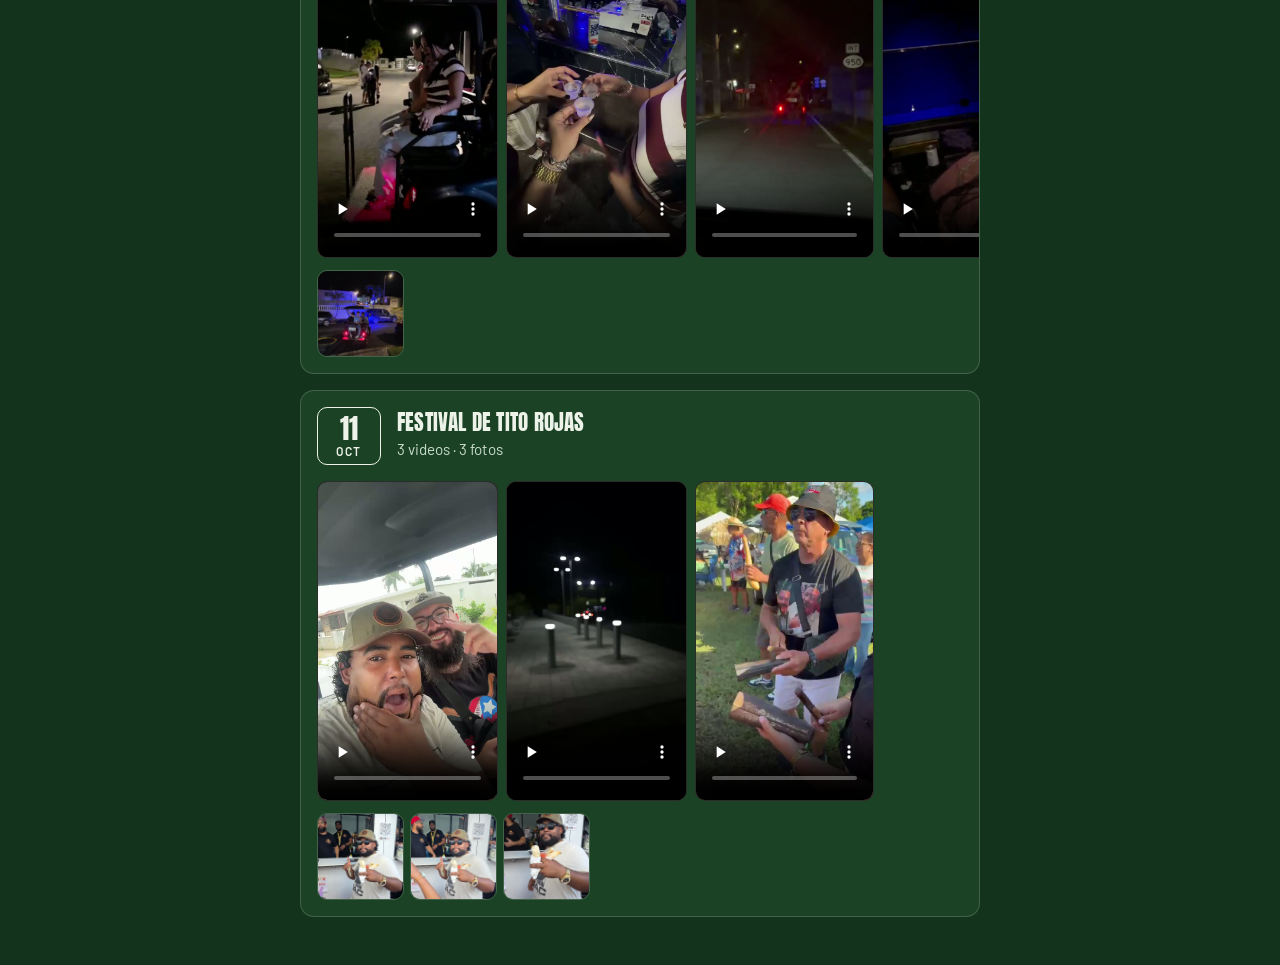
==== commit 5b297f61: "Vista previa por salida, Cargando…, Voy primero y más contraste - s/<id>.html por salida (tools/pagi" ====
--- a/index.html
+++ b/index.html
@@ -71,7 +71,7 @@
 
         <div class="rsvp" id="orden-rsvp" hidden>
           <div class="rsvp-head">
-            <span class="count" id="orden-count">Nadie ha pedido todavía</span>
+            <span class="count" id="orden-count">Cargando…</span>
             <button class="btn" type="button" id="orden-pedir">Pedir</button>
           </div>
           <ul class="pedidos" id="orden-lista"></ul>
@@ -157,7 +157,7 @@
 
       <div class="rsvp" data-f="rsvp" hidden>
         <div class="rsvp-head">
-          <span class="count" data-f="count">Nadie confirmado todavía</span>
+          <span class="count" data-f="count">Cargando…</span>
           <button class="btn" type="button" data-f="voy">Voy</button>
           <button class="btn btn-quiet" type="button" data-f="novoy" hidden>Ya no voy</button>
         </div>
--- a/styles.css
+++ b/styles.css
@@ -25,7 +25,7 @@
   --panel: #1b4225;
   --hueso: #eef3ea;
   --tinta: #f0f6ee;
-  --tinta-2: #b3cdb7;
+  --tinta-2: #c9dccb;      /* más claro que antes: se lee afuera, al sol */
   --linea: rgba(240, 246, 238, 0.18);
   --linea-suave: rgba(240, 246, 238, 0.10);
 
@@ -33,6 +33,14 @@
   --texto: "Barlow", system-ui, -apple-system, "Segoe UI", sans-serif;
 
   --radio: 14px;
+  /* Fotos, flyers y videos DENTRO de una tarjeta: una sola esquina, un solo
+     borde y una sola separación del texto. Lo que va de borde a borde (el
+     flyer de las camisas, la tira de videos de un recuerdo) toma la esquina
+     de la tarjeta y no lleva nada de esto. El logo es marca: sigue redondo. */
+  --radio-media: 10px;
+  --borde-media: 1px solid var(--linea);
+  --sobre-media: calc(var(--paso) * 2);   /* del texto a la imagen */
+  --entre-media: var(--paso);             /* de un bloque de imágenes al otro */
   --paso: 8px;
   --ancho: 680px;
 }
@@ -105,6 +113,51 @@
   color: var(--azul-claro);
 }
 
+/* --- atajos ------------------------------------------------------------- */
+
+/* Se pega arriba al bajar. Lleva el mismo fondo que el body (degradado fijo
+   incluido) para que no se vea una franja pegada encima de la página. */
+.atajos {
+  position: sticky;
+  top: 0;
+  z-index: 10;
+  margin: 0 -16px calc(var(--paso) * 3);
+  padding: 10px 16px;
+  background: var(--fondo);
+  background-image: radial-gradient(120% 70% at 50% -10%, var(--fondo-alto) 0%, var(--fondo) 60%);
+  background-attachment: fixed;
+  border-bottom: 1px solid var(--linea-suave);
+}
+.atajos-fila {
+  max-width: var(--ancho);
+  margin-inline: auto;
+  display: flex;
+  gap: 6px;
+  overflow-x: auto;
+  scrollbar-width: none;
+}
+.atajos-fila::-webkit-scrollbar { display: none; }
+.atajos a {
+  flex: none;
+  padding: 10px 16px;
+  border: 1px solid var(--linea);
+  border-radius: 999px;
+  color: var(--tinta-2);
+  font-size: 0.88rem;
+  font-weight: 600;
+  text-decoration: none;
+  white-space: nowrap;
+  transition: background-color 0.2s, color 0.2s, border-color 0.2s;
+}
+.atajos a:hover { color: var(--tinta); border-color: var(--tinta-2); }
+.atajos a[aria-current] {
+  background: var(--hueso);
+  border-color: var(--hueso);
+  color: var(--verde-hondo);
+}
+/* Que la barra pegada no tape el título de la sección al saltar. */
+main > section { scroll-margin-top: 72px; }
+
 /* --- secciones ---------------------------------------------------------- */
 
 .eyebrow {
@@ -161,11 +214,10 @@
 }
 .card-when .dow,
 .card-when .month {
-  font-size: 0.72rem;
-  font-weight: 600;
+  font-size: 0.78rem;
+  font-weight: 700;
   letter-spacing: 0.12em;
   text-transform: uppercase;
-  opacity: 0.88;
 }
 .card-when .day {
   font-family: var(--display);
@@ -191,22 +243,30 @@
 }
 .meta {
   margin: 6px 0 0;
-  font-size: 0.95rem;
+  font-size: 1rem;
   color: var(--tinta-2);
 }
 .meta .dot { margin: 0 6px; }
 .desc { margin: calc(var(--paso) * 1.5) 0 0; }
+.foto { display: block; margin: var(--sobre-media) 0 0; max-width: 420px; }
+.foto img {
+  display: block;
+  width: 100%;
+  height: auto;
+  border-radius: var(--radio-media);
+  border: var(--borde-media);
+}
 .punto {
   margin: var(--paso) 0 0;
-  font-size: 0.95rem;
+  font-size: 1rem;
   color: var(--tinta-2);
 }
 .links {
   display: flex;
   flex-wrap: wrap;
   align-items: center;
-  gap: calc(var(--paso) * 2);
-  margin: calc(var(--paso) * 1.5) 0 0;
+  gap: 2px;
+  margin: var(--paso) 0 0 -10px;
 }
 /* 44px de alto mínimo: es lo que piden Android y iOS para algo que se toca
    con el dedo. Con 34 el botón existía pero costaba acertarle. */
@@ -215,16 +275,55 @@
   align-items: center;
   min-height: 44px;
 }
+/* Calendario, Google Maps y Compartir: atajos de texto, no botones. Voy es
+   lo que se viene a hacer y no debe competir con ellos. Conservan 44px de
+   alto para el dedo; el margen negativo alinea el texto del primero con el
+   resto de la tarjeta. */
 .share {
   font-weight: 600;
-  font-size: 0.9rem;
+  font-size: 0.95rem;
   text-decoration: none;
-  padding: 8px 16px;
-  border-radius: 999px;
-  border: 1px solid var(--linea);
-  color: var(--tinta-2);
-}
-.share:hover { background: rgba(240, 246, 238, 0.08); color: var(--tinta); }
+  padding: 0 10px;
+  border: 0;
+  border-radius: 8px;
+  color: var(--azul-claro);
+}
+.share:hover { background: rgba(240, 246, 238, 0.08); text-decoration: underline; text-underline-offset: 3px; }
+/* "Añadir al calendario" es un <button> fuera de Apple: que se vea igual. */
+button.share {
+  min-height: 44px;
+  background: none;
+  font-family: inherit;
+  cursor: pointer;
+}
+button.share[aria-expanded="true"] { background: rgba(240, 246, 238, 0.08); }
+/* Las dos opciones ocupan su propia fila, debajo del botón que las abrió. */
+.cal-opciones {
+  display: flex;
+  flex-wrap: wrap;
+  gap: 2px;
+  flex-basis: 100%;
+  padding-left: 12px;
+  border-left: 1px solid var(--linea);
+  margin-left: 10px;
+}
+
+/* el pronóstico, cuando falta una semana o menos */
+.clima {
+  display: grid;
+  gap: 2px;
+  margin: var(--paso) 0 0;
+  font-size: 0.95rem;
+  color: var(--tinta-2);
+  font-variant-numeric: tabular-nums;
+}
+.clima strong {
+  font-size: 0.75rem;
+  font-weight: 600;
+  letter-spacing: 0.12em;
+  text-transform: uppercase;
+  color: var(--azul-claro);
+}
 
 /* la tarjeta a la que apunta un enlace compartido */
 .card.senalada { outline: 2px solid var(--azul); outline-offset: 3px; }
@@ -239,7 +338,7 @@
   padding: 0;
 }
 .tags li {
-  font-size: 0.78rem;
+  font-size: 0.82rem;
   font-weight: 600;
   letter-spacing: 0.04em;
   text-transform: uppercase;
@@ -255,7 +354,7 @@
 .llevar {
   margin: calc(var(--paso) * 1.5) 0 0;
   padding-left: 1.1em;
-  font-size: 0.95rem;
+  font-size: 1rem;
   color: var(--tinta-2);
 }
 .llevar li { margin-bottom: 2px; }
@@ -294,7 +393,7 @@
   gap: var(--paso);
 }
 .count {
-  font-size: 0.95rem;
+  font-size: 1rem;
   color: var(--tinta-2);
   margin-right: auto;
   font-variant-numeric: tabular-nums;
@@ -312,6 +411,13 @@
   cursor: pointer;
 }
 .btn:hover { background: var(--azul-claro); }
+/* Voy y Pedir: el botón que importa en la tarjeta, más grande que todo lo demás. */
+.rsvp-head .btn:not(.btn-quiet) {
+  min-height: 48px;
+  padding: 10px 30px;
+  font-size: 1.05rem;
+  box-shadow: 0 4px 14px rgba(0, 0, 0, 0.25);
+}
 .btn:disabled { opacity: 0.55; cursor: default; }
 .btn-quiet {
   background: transparent;
@@ -328,7 +434,7 @@
   padding: 0;
 }
 .who li {
-  font-size: 0.85rem;
+  font-size: 0.9rem;
   padding: 3px 10px;
   border-radius: 999px;
   background: rgba(240, 246, 238, 0.12);
@@ -345,7 +451,7 @@
   margin-top: calc(var(--paso) * 2);
 }
 .rsvp-form label { display: grid; gap: 4px; }
-.rsvp-form span { font-size: 0.85rem; color: var(--tinta-2); }
+.rsvp-form span { font-size: 0.9rem; color: var(--tinta-2); }
 .rsvp-form input {
   font: inherit;
   padding: 9px 12px;
@@ -358,7 +464,7 @@
 .rsvp-actions { display: flex; gap: var(--paso); flex-wrap: wrap; }
 .rsvp-msg { margin: 0; font-size: 0.9rem; color: var(--tinta-2); min-height: 1.2em; }
 .rsvp-msg.error { color: var(--barro); }
-.rsvp-off { margin: calc(var(--paso) * 2) 0 0; font-size: 0.9rem; color: var(--tinta-2); }
+.rsvp-off { margin: calc(var(--paso) * 2) 0 0; font-size: 0.95rem; color: var(--tinta-2); }
 
 /* --- orden de camisas ----------------------------------------------------
    Misma tarjeta que una salida; en vez del bloque de fecha va el flyer, que
@@ -402,7 +508,7 @@
 .orden-incluye {
   margin: var(--paso) 0 0;
   padding-left: 1.1em;
-  font-size: 0.95rem;
+  font-size: 1rem;
 }
 .orden-incluye li { margin-bottom: 2px; }
 .orden-cierre {
@@ -555,9 +661,189 @@
 }
 .past-list .que { color: var(--tinta); }
 
+/* Una salida pasada con videos o fotos es una tarjeta de recuerdos. Los
+   recuerdos van de borde a borde; el texto lleva el margen de la tarjeta. */
+.past-list { display: grid; gap: calc(var(--paso) * 2); }
+.past-list li.recuerdo {
+  display: block;
+  padding: calc(var(--paso) * 2) 0;
+  background: var(--panel);
+  border: 1px solid var(--linea);
+  border-radius: var(--radio);
+  color: var(--tinta);
+  overflow: hidden;
+}
+.past-list li.recuerdo + li:not(.recuerdo) { margin-top: var(--paso); }
+.recuerdo-cabeza {
+  display: flex;
+  align-items: center;
+  gap: calc(var(--paso) * 2);
+  padding-inline: calc(var(--paso) * 2);
+}
+/* El sello: el bloque de fecha de las próximas, delineado en vez de lleno. */
+.sello {
+  flex: none;
+  width: 64px;
+  margin: 0;
+  padding: 6px 0 7px;
+  display: flex;
+  flex-direction: column;
+  align-items: center;
+  border: 1.5px solid var(--hueso);
+  border-radius: 10px;
+  color: var(--hueso);
+  line-height: 1;
+}
+.sello-dia {
+  font-family: var(--display);
+  font-size: 1.75rem;
+  font-variant-numeric: tabular-nums;
+  white-space: nowrap;
+}
+.sello-dia.rango { font-size: 1.15rem; padding-block: 4px 3px; }
+.sello-mes {
+  margin-top: 3px;
+  font-size: 0.75rem;
+  font-weight: 600;
+  letter-spacing: 0.12em;
+  text-transform: uppercase;
+}
+.recuerdo-texto { min-width: 0; }
+.recuerdo h3 {
+  font-size: 1.3rem;
+  line-height: 1.05;
+  text-transform: uppercase;
+  color: var(--hueso);
+}
+.cuantos { margin: 4px 0 0; font-size: 0.95rem; color: var(--tinta-2); }
+.solo-lector {
+  position: absolute;
+  width: 1px;
+  height: 1px;
+  overflow: hidden;
+  clip: rect(0 0 0 0);
+  white-space: nowrap;
+}
+.recuerdo .videos {
+  scrollbar-width: thin;
+  scrollbar-color: var(--linea) transparent;
+  margin-top: var(--sobre-media);
+  padding-inline: calc(var(--paso) * 2);
+  scroll-padding-inline: calc(var(--paso) * 2);
+}
+.recuerdo .fotos {
+  max-width: none;
+  margin-inline: calc(var(--paso) * 2);
+  grid-template-columns: repeat(auto-fill, minmax(84px, 1fr));
+}
+
+/* fotos de una salida: miniaturas cuadradas que abren la galería */
+.fotos {
+  display: grid;
+  grid-template-columns: repeat(auto-fill, minmax(72px, 1fr));
+  gap: 6px;
+  max-width: 460px;
+  margin: var(--sobre-media) 0 0;
+}
+.videos + .fotos { margin-top: var(--entre-media); }
+.mini {
+  position: relative;
+  display: block;
+  aspect-ratio: 1;
+  overflow: hidden;
+  border-radius: var(--radio-media);
+  border: var(--borde-media);
+}
+.mini img { display: block; width: 100%; height: 100%; object-fit: cover; }
+.mini:focus-visible { outline: 2px solid var(--azul); outline-offset: 2px; }
+.mini .mas {
+  position: absolute;
+  inset: 0;
+  display: grid;
+  place-items: center;
+  background: rgba(0, 0, 0, 0.55);
+  color: #fff;
+  font-family: var(--display);
+  font-size: 1.3rem;
+}
+
+/* la galería: la foto grande encima de todo */
+.galeria {
+  width: 100vw;
+  height: 100dvh;
+  max-width: none;
+  max-height: none;
+  margin: 0;
+  padding: 0;
+  border: 0;
+  background: transparent;
+}
+.galeria::backdrop { background: rgba(0, 0, 0, 0.9); }
+.galeria img {
+  position: absolute;
+  inset: 0;
+  margin: auto;
+  max-width: calc(100vw - 32px);
+  max-height: calc(100dvh - 96px);
+  border-radius: var(--radio-media);
+}
+.galeria button {
+  position: absolute;
+  width: 48px;
+  height: 48px;
+  border: 0;
+  border-radius: 50%;
+  background: rgba(0, 0, 0, 0.55);
+  color: #fff;
+  font-size: 1.6rem;
+  line-height: 1;
+  cursor: pointer;
+}
+.galeria button:focus-visible { outline: 2px solid var(--azul); outline-offset: 2px; }
+.galeria .g-cerrar { top: 12px; right: 12px; font-size: 1.2rem; }
+.galeria .g-ant { left: 12px; top: 50%; transform: translateY(-50%); }
+.galeria .g-sig { right: 12px; top: 50%; transform: translateY(-50%); }
+.galeria .g-cuenta {
+  position: absolute;
+  bottom: 16px;
+  left: 0;
+  right: 0;
+  margin: 0;
+  text-align: center;
+  color: #fff;
+  font-size: 0.9rem;
+  font-variant-numeric: tabular-nums;
+}
+
+/* videos de una salida: casi siempre verticales, del celular */
+/* Varios videos van en una tira que se desliza de lado, no apilados. */
+.videos {
+  display: flex;
+  gap: var(--paso);
+  margin: var(--sobre-media) 0 0;
+  overflow-x: auto;
+  scroll-snap-type: x mandatory;
+  padding-bottom: 4px;
+}
+/* Todos con la misma altura y el ancho que pida su portada, para que un
+   video horizontal no salga chiquito al lado de los verticales. */
+.videos video {
+  flex: none;
+  scroll-snap-align: start;
+  display: block;
+  height: 320px;
+  width: auto;
+  max-width: 100%;
+  background: #000;
+  border-radius: var(--radio-media);
+  border: var(--borde-media);
+}
+
 /* --- teléfono ----------------------------------------------------------- */
 
 @media (max-width: 460px) {
+  .videos video { height: 260px; }
+  .recuerdo .fotos { grid-template-columns: repeat(auto-fill, minmax(72px, 1fr)); }
   .card { flex-direction: column; }
   .card-when {
     width: 100%;
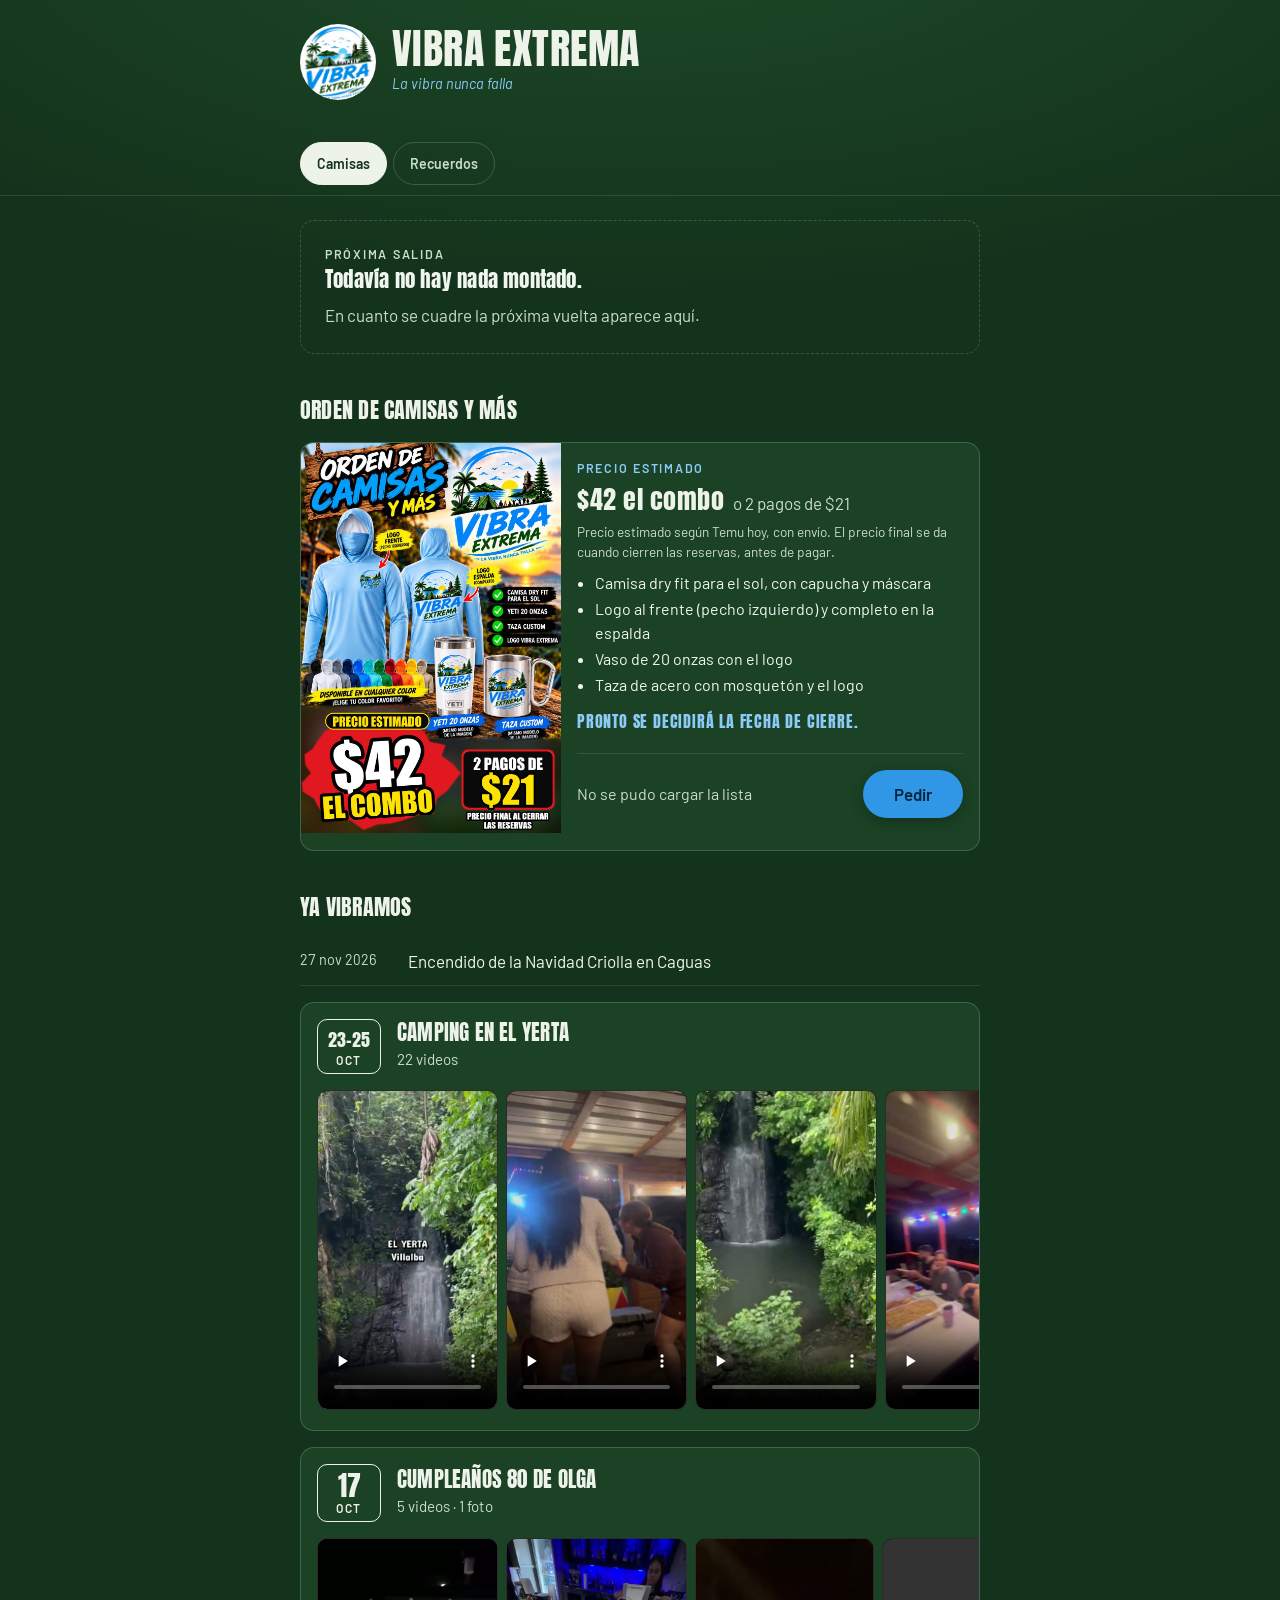
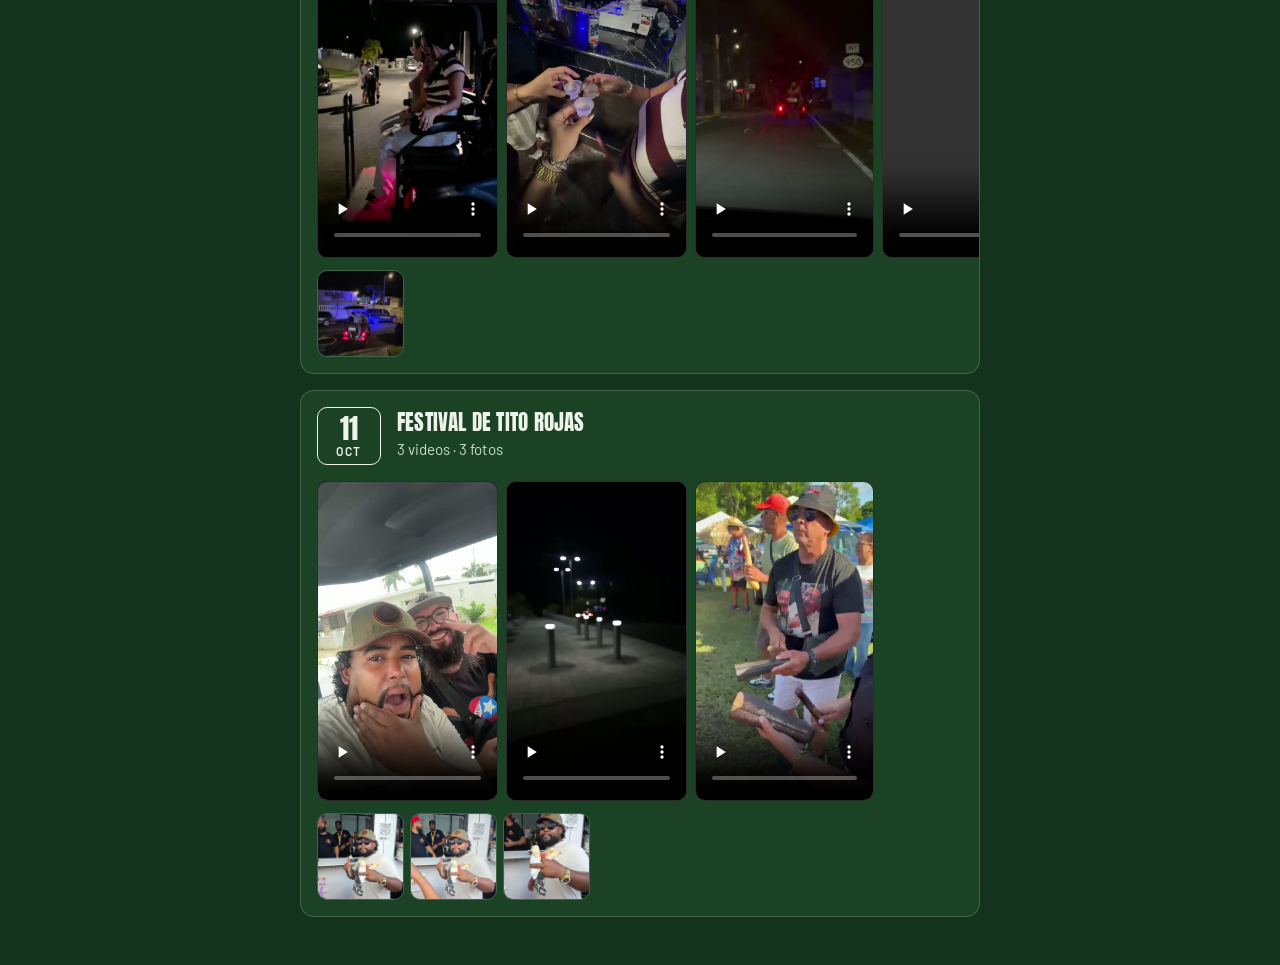
==== commit 0ff4a521: "Sello de versión en cada CSS y JS, para que un cambio se vea sin Ctrl+F5 GitHub Pages cachea todo di" ====
--- a/index.html
+++ b/index.html
@@ -28,7 +28,7 @@
   <link rel="preconnect" href="https://fonts.googleapis.com">
   <link rel="preconnect" href="https://fonts.gstatic.com" crossorigin>
   <link rel="stylesheet" href="https://fonts.googleapis.com/css2?family=Anton&family=Barlow:ital,wght@0,400;0,500;0,600;0,700;1,400&display=swap">
-  <link rel="stylesheet" href="styles.css">
+  <link rel="stylesheet" href="styles.css?v=81338c23">
 </head>
 <body>
 
@@ -186,6 +186,6 @@
 
 <!-- events.config.js lo carga script.js con un sello de tiempo: ver el
      comentario allí. No lo pongas aquí como <script src> otra vez. -->
-<script src="script.js"></script>
+<script src="script.js?v=d5cbf12e"></script>
 </body>
 </html>
--- a/styles.css
+++ b/styles.css
@@ -834,6 +834,9 @@
   height: 320px;
   width: auto;
   max-width: 100%;
+  /* Hasta que llega la portada, el video no sabe su tamaño: que reserve el
+     de un video vertical en vez de los 300×150 del navegador. */
+  aspect-ratio: auto 9 / 16;
   background: #000;
   border-radius: var(--radio-media);
   border: var(--borde-media);
